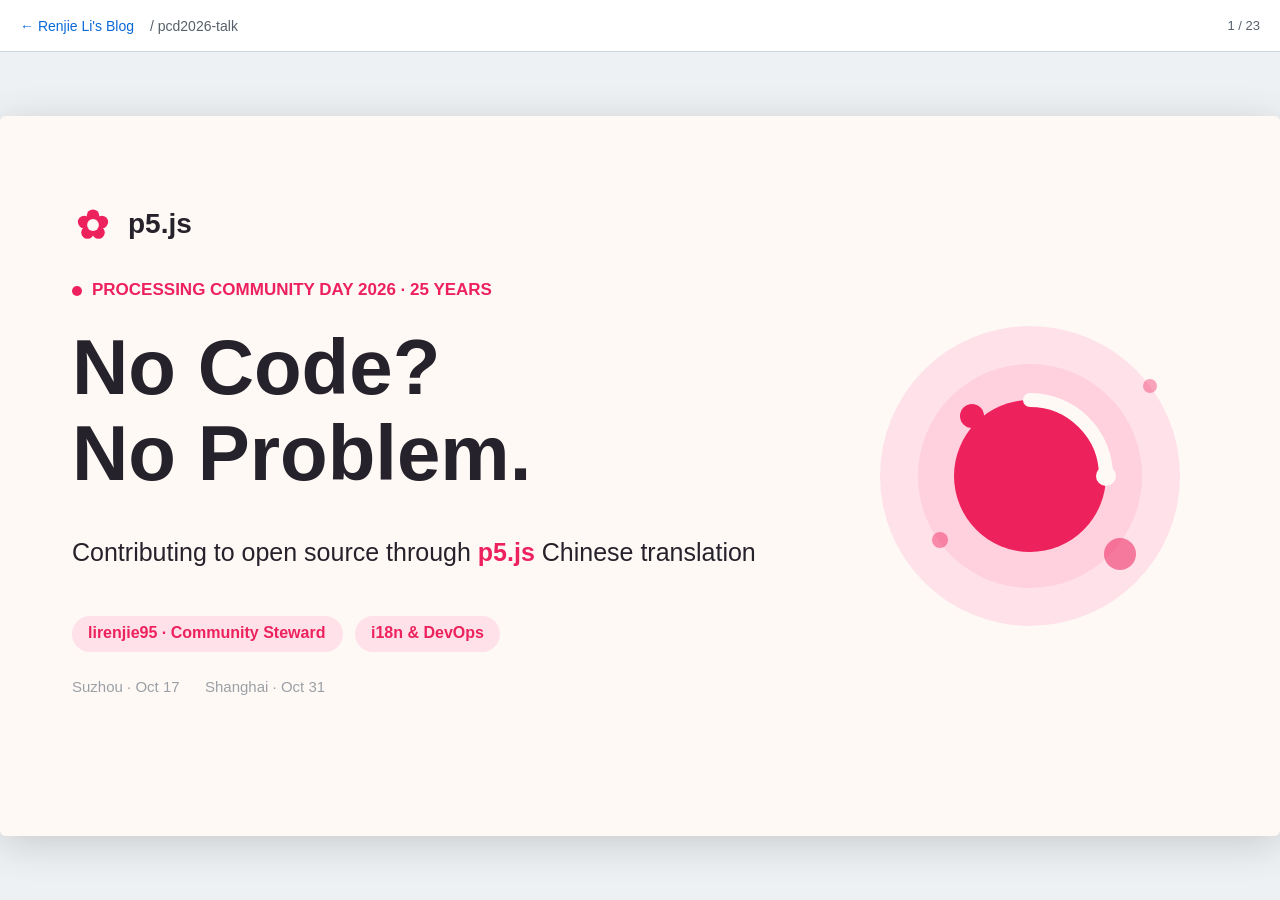
==== pcd2026-talk/index.html @ a0fede65 "add PCD 2026 talk slides" ====
<!DOCTYPE html>
<html lang="zh-CN">
<head>
<meta charset="UTF-8">
<meta name="viewport" content="width=device-width, initial-scale=1.0">
<title>No Code? No Problem. — Contributing to open source through p5.js Chinese translation</title>
<style>
  :root {
    --bg: #FFF9F6;
    --ink: #26222B;
    --pink: #ED225D;
    --muted: #5B5660;
    --faint: #9AA0A6;
    --card: #FFFFFF;
    --border: #F2E4E8;
    --chip: #FFE1EA;
    --code: #F6F8FA;
  }
  * { margin: 0; padding: 0; box-sizing: border-box; }
  html, body { height: 100%; }
  body {
    font-family: -apple-system, 'PingFang SC', 'Microsoft YaHei', 'Segoe UI', sans-serif;
    background: #eef1f4;
    color: var(--ink);
    overflow: hidden;
    -webkit-font-smoothing: antialiased;
  }
  #app { height: 100%; display: flex; flex-direction: column; }

  header {
    height: 52px;
    flex: 0 0 52px;
    display: flex;
    align-items: center;
    gap: 16px;
    padding: 0 20px;
    background: #ffffff;
    border-bottom: 1px solid #d0d7de;
  }
  header a {
    color: #0969da;
    text-decoration: none;
    font-size: 14px;
  }
  header a:hover { text-decoration: underline; }
  header .crumb { color: #57606a; font-size: 14px; }
  header .counter { margin-left: auto; font-size: 13px; color: #57606a; }

  #viewport {
    position: relative;
    flex: 1 1 auto;
    overflow: hidden;
  }

  .slide {
    position: absolute;
    top: 0; left: 0;
    width: 1280px;
    height: 720px;
    transform-origin: 0 0;
    background: var(--bg);
    overflow: hidden;
    border-radius: 6px;
    box-shadow: 0 8px 40px rgba(0,0,0,.16);
  }
  .slide.grad { background: linear-gradient(135deg, #ED225D 0%, #FF8FB0 100%); }

  .t { position: absolute; }
  .bar { position: absolute; background: var(--pink); border-radius: 999px; }
  .chip { position: absolute; background: var(--chip); border-radius: 999px; }
  .chip-pink { position: absolute; background: var(--pink); border-radius: 999px; }
  .card { position: absolute; background: var(--card); border: 1px solid var(--border); border-radius: 8px; }
  .codebox { position: absolute; background: var(--code); border-radius: 8px; }
  .pic { position: absolute; border: 1px solid var(--border); border-radius: 4px; object-fit: contain; background: #fff; }

  .c-git   { color: #6F42C1; }
  .c-arg   { color: #032F62; }
  .c-flag  { color: #005CC5; }
  .c-plain { color: #24292E; }
  .c-com   { color: #6A737D; }
  .c-blank { color: #E5E7EB; }
  .code { font-family: 'Menlo','Consolas','SF Mono',monospace; white-space: pre; overflow-x: auto; }

  .hidden { display: none; }
</style>
</head>
<body>
<div id="app">
  <header>
    <a href="https://lirenjie95.github.io/">← Renjie Li's Blog</a>
    <span class="crumb">/ pcd2026-talk</span>
    <span class="counter" id="counter">1 / 23</span>
  </header>
  <div id="viewport">

<!-- ============ SLIDE 1 ============ -->
<section class="slide">
  <img class="pic" style="left:72px;top:88px;width:42px;height:42px;border:none;border-radius:0;background:transparent" src="media/image1.svg" alt="">
  <div class="t" style="left:128px;top:92px;font-size:28px;font-weight:700;color:#26222B">p5.js</div>
  <div class="bar" style="left:72px;top:170px;width:10px;height:10px"></div>
  <div class="t" style="left:92px;top:164px;font-size:17px;font-weight:700;color:#ED225D">PROCESSING COMMUNITY DAY 2026 · 25 YEARS</div>
  <div class="t" style="left:72px;top:209px;font-size:78px;font-weight:700;color:#26222B;line-height:1.1">No Code?<br>No Problem.</div>
  <div class="t" style="left:72px;top:422px;font-size:25px;color:#26222B">Contributing to open source through <b style="color:#ED225D">p5.js</b> Chinese translation</div>
  <div class="chip" style="left:72px;top:500px;width:271px;height:36px"></div>
  <div class="t" style="left:88px;top:508px;font-size:16px;font-weight:700;color:#ED225D">lirenjie95 · Community Steward</div>
  <div class="chip" style="left:355px;top:500px;width:145px;height:36px"></div>
  <div class="t" style="left:371px;top:508px;font-size:16px;font-weight:700;color:#ED225D">i18n &amp; DevOps</div>
  <div class="t" style="left:72px;top:562px;font-size:15px;color:#9AA0A6">Suzhou · Oct 17</div>
  <div class="t" style="left:205px;top:562px;font-size:15px;color:#9AA0A6">Shanghai · Oct 31</div>
  <img class="pic" style="left:820px;top:150px;width:420px;height:420px;border:none;border-radius:0;background:transparent" src="media/image2.svg" alt="">
</section>

<!-- ============ SLIDE 2 ============ -->
<section class="slide hidden">
  <div class="bar" style="left:60px;top:44px;width:8px;height:34px"></div>
  <div class="t" style="left:82px;top:40px;font-size:34px;font-weight:700;color:#26222B">Hi, I'm lirenjie95</div>
  <div class="t" style="left:60px;top:239px;font-size:21px;font-weight:700;color:#26222B">Community steward at p5.js</div>
  <div class="t" style="left:60px;top:271px;font-size:17px;color:#5B5660">I help keep the community welcoming and well-organized.</div>
  <div class="t" style="left:60px;top:324px;font-size:21px;font-weight:700;color:#26222B">I take care of i18n &amp; DevOps</div>
  <div class="t" style="left:60px;top:356px;font-size:17px;color:#5B5660;max-width:587px">i18n = internationalization: making p5.js readable in many languages, especially Chinese.</div>
  <div class="chip" style="left:60px;top:440px;width:587px;height:90px;border-radius:12px"></div>
  <div class="t" style="left:78px;top:454px;font-size:17px;color:#26222B;max-width:551px;line-height:1.5">Most of my work is <b style="color:#ED225D">reviewing Chinese translations</b> — and most contributors aren't programmers.</div>

  <div class="card" style="left:687px;top:105px;width:240px;height:150px"></div>
  <div class="t" style="left:707px;top:128px;font-size:64px;font-weight:700;color:#ED225D">35</div>
  <div class="t" style="left:707px;top:213px;font-size:16px;color:#5B5660">PRs reviewed</div>
  <div class="card" style="left:943px;top:105px;width:240px;height:150px"></div>
  <div class="t" style="left:963px;top:128px;font-size:64px;font-weight:700;color:#ED225D">11</div>
  <div class="t" style="left:963px;top:213px;font-size:16px;color:#5B5660">PRs authored</div>
  <div class="card" style="left:687px;top:392px;width:240px;height:150px"></div>
  <div class="t" style="left:707px;top:415px;font-size:64px;font-weight:700;color:#ED225D">15</div>
  <div class="t" style="left:707px;top:500px;font-size:16px;color:#5B5660">commits</div>
  <div class="card" style="left:943px;top:392px;width:240px;height:150px"></div>
  <div class="t" style="left:963px;top:415px;font-size:64px;font-weight:700;color:#ED225D">6</div>
  <div class="t" style="left:963px;top:500px;font-size:16px;color:#5B5660">issues opened</div>

  <div class="t" style="left:60px;top:675px;font-size:14px;color:#9AA0A6">Source: p5.js + p5.js-website · github.com/processing</div>
  <div class="t" style="left:1177px;top:675px;font-size:14px;color:#9AA0A6">02 / 23</div>
</section>

<!-- ============ SLIDE 3 ============ -->
<section class="slide hidden">
  <div class="bar" style="left:60px;top:44px;width:8px;height:34px"></div>
  <div class="t" style="left:82px;top:40px;font-size:34px;font-weight:700;color:#26222B">What is p5.js?</div>
  <img class="pic" style="left:139px;top:202px;width:360px;height:360px;border:none;background:transparent" src="media/image26.svg" alt="">
  <div class="t" style="left:625px;top:271px;font-size:21px;color:#26222B;max-width:595px;line-height:1.5">A friendly <b style="color:#ED225D">JavaScript library</b> for creative coding — draw, animate, and make things interactive in your browser.</div>
  <div class="t" style="left:625px;top:368px;font-size:19px;color:#5B5660;max-width:595px;line-height:1.5">It's the web sibling of <b style="color:#26222B">Processing</b>, built for artists, designers, and beginners — not just engineers.</div>
  <div class="t" style="left:625px;top:457px;font-size:19px;color:#5B5660;max-width:595px">Millions use it to learn code by <b style="color:#26222B">making art</b>.</div>
  <div class="t" style="left:60px;top:675px;font-size:14px;color:#9AA0A6">lirenjie95 · PCD 2026</div>
  <div class="t" style="left:1177px;top:675px;font-size:14px;color:#9AA0A6">03 / 23</div>
</section>

<!-- ============ SLIDE 4 ============ -->
<section class="slide hidden">
  <div class="bar" style="left:60px;top:44px;width:8px;height:34px"></div>
  <div class="t" style="left:82px;top:40px;font-size:34px;font-weight:700;color:#26222B">Open source is bigger than code</div>
  <div class="t" style="left:60px;top:299px;font-size:26px;font-weight:700;color:#26222B;max-width:448px;line-height:1.3">A project needs many hands — most of them never write code.</div>
  <div class="t" style="left:60px;top:400px;font-size:18px;color:#5B5660;max-width:448px;line-height:1.4">Every button you've ever clicked in free software exists because someone contributed it.</div>

  <div class="card" style="left:548px;top:291px;width:168px;height:84px;display:flex;align-items:center;justify-content:flex-start;padding-left:14px">
    <img style="width:26px;height:26px" src="media/image27.svg" alt=""><span style="margin-left:12px;font-size:17px;font-weight:700;color:#26222B;white-space:nowrap">Code</span>
  </div>
  <div class="card" style="left:730px;top:291px;width:168px;height:84px;display:flex;align-items:center;justify-content:flex-start;padding-left:14px">
    <img style="width:26px;height:26px" src="media/image28.svg" alt=""><span style="margin-left:8px;font-size:17px;font-weight:700;color:#26222B;white-space:nowrap">Documentation</span>
  </div>
  <div class="card" style="left:912px;top:291px;width:168px;height:84px;display:flex;align-items:center;justify-content:flex-start;padding-left:14px">
    <img style="width:26px;height:26px" src="media/image29.svg" alt=""><span style="margin-left:11px;font-size:17px;font-weight:700;color:#26222B;white-space:nowrap">Translation</span>
  </div>
  <div class="card" style="left:548px;top:389px;width:168px;height:84px;display:flex;align-items:center;justify-content:flex-start;padding-left:14px">
    <img style="width:26px;height:26px" src="media/image30.svg" alt=""><span style="margin-left:11px;font-size:17px;font-weight:700;color:#26222B;white-space:nowrap">Design</span>
  </div>
  <div class="card" style="left:730px;top:389px;width:168px;height:84px;display:flex;align-items:center;justify-content:flex-start;padding-left:14px">
    <img style="width:26px;height:26px" src="media/image31.svg" alt=""><span style="margin-left:11px;font-size:17px;font-weight:700;color:#26222B;white-space:nowrap">Testing</span>
  </div>
  <div class="card" style="left:912px;top:389px;width:168px;height:84px;display:flex;align-items:center;justify-content:flex-start;padding-left:14px">
    <img style="width:26px;height:26px" src="media/image32.svg" alt=""><span style="margin-left:11px;font-size:17px;font-weight:700;color:#26222B;white-space:nowrap">Community</span>
  </div>

  <div class="t" style="left:60px;top:675px;font-size:14px;color:#9AA0A6">lirenjie95 · PCD 2026</div>
  <div class="t" style="left:1177px;top:675px;font-size:14px;color:#9AA0A6">04 / 23</div>
</section>

<!-- ============ SLIDE 5 ============ -->
<section class="slide hidden">
  <div class="t" style="left:541px;top:174px;font-size:17px;font-weight:700;color:#ED225D;text-align:center;width:200px">WHY TRANSLATE?</div>
  <div class="t" style="left:0px;top:215px;font-size:72px;font-weight:700;color:#26222B;text-align:center;width:1280px;line-height:1.15;white-space:nowrap">Docs are a door.<br><span style="color:#ED225D">Translation opens it.</span></div>
  <div class="t" style="left:139px;top:425px;font-size:21px;color:#5B5660;text-align:center;width:1003px">Chinese readers can't learn what they can't read. Translating the docs lowers the door for millions of people.</div>
  <div class="card" style="left:367px;top:497px;width:244px;height:49px"></div>
  <div class="t" style="left:387px;top:511px;font-size:17px;color:#5B5660">circle(x, y, d) draws a circle</div>
  <div class="t" style="left:627px;top:497px;width:22px;height:49px;font-size:22px;font-weight:700;color:#ED225D;line-height:49px">→</div>
  <div class="chip" style="left:665px;top:497px;width:249px;height:49px;border-radius:8px"></div>
  <div class="t" style="left:685px;top:511px;font-size:17px;color:#26222B">circle(x, y, d) 绘制一个圆形</div>
</section>

<!-- ============ SLIDE 6 ============ -->
<section class="slide hidden">
  <div class="bar" style="left:60px;top:44px;width:8px;height:34px"></div>
  <div class="t" style="left:82px;top:40px;font-size:34px;font-weight:700;color:#26222B">You don't need to code</div>

  <img class="pic" style="left:60px;top:274px;width:30px;height:30px;border:none;background:transparent" src="media/image25.svg" alt="">
  <div class="t" style="left:106px;top:274px;font-size:19px;color:#26222B;max-width:568px;line-height:1.4">English majors, translation majors, designers — if you can read English and write natural Chinese, <b>you already have the skill</b>.</div>
  <img class="pic" style="left:60px;top:365px;width:30px;height:30px;border:none;background:transparent" src="media/image25.svg" alt="">
  <div class="t" style="left:106px;top:365px;font-size:19px;color:#26222B;max-width:568px">No algorithms. No build tools. No jargon. Just <b>good writing</b>.</div>
  <img class="pic" style="left:60px;top:422px;width:30px;height:30px;border:none;background:transparent" src="media/image25.svg" alt="">
  <div class="t" style="left:106px;top:422px;font-size:19px;color:#26222B;max-width:568px;line-height:1.4">Translation is the <b style="color:#ED225D">lowest door</b> into open source — and it teaches you the workflow you'll use everywhere else.</div>

  <div class="card" style="left:718px;top:280px;width:502px;height:205px"></div>
  <div class="t" style="left:746px;top:306px;font-size:24px;font-weight:700;color:#ED225D;max-width:446px;line-height:1.3">“You are a future contributor — not an outsider.”</div>
  <div class="t" style="left:746px;top:401px;font-size:16px;color:#5B5660;max-width:446px;line-height:1.4">This talk treats you as the person who will make the next translation better.</div>

  <div class="t" style="left:60px;top:675px;font-size:14px;color:#9AA0A6">lirenjie95 · PCD 2026</div>
  <div class="t" style="left:1177px;top:675px;font-size:14px;color:#9AA0A6">06 / 23</div>
</section>

<!-- ============ SLIDE 7 (grad) ============ -->
<section class="slide grad hidden">
  <div class="t" style="left:0px;top:273px;font-size:18px;font-weight:700;color:#FFF9F6;text-align:center;width:1280px;white-space:nowrap">THE HANDS-ON PART</div>
  <div class="t" style="left:0px;top:313px;font-size:64px;font-weight:700;color:#FFF9F6;text-align:center;width:1280px;white-space:nowrap">Let's do it together.</div>
  <div class="t" style="left:0px;top:418px;font-size:24px;color:#FFF9F6;text-align:center;width:1280px;white-space:nowrap">From zero to your first translation PR — step by step.</div>
</section>

<!-- ============ SLIDE 8 ============ -->
<section class="slide hidden">
  <div class="bar" style="left:60px;top:44px;width:8px;height:34px"></div>
  <div class="t" style="left:82px;top:40px;font-size:34px;font-weight:700;color:#26222B">Step 1 · Git in 60 seconds</div>
  <div class="t" style="left:60px;top:257px;font-size:22px;color:#26222B;max-width:476px;line-height:1.4"><b style="color:#ED225D">Git</b> is a time machine for your files — it remembers every saved version.</div>
  <div class="chip" style="left:60px;top:361px;width:476px;height:98px;border-radius:12px"></div>
  <div class="t" style="left:80px;top:377px;font-size:17px;color:#26222B;line-height:1.5"><b>commit</b> = save a snapshot<br><b>push</b> = upload it to GitHub</div>
  <div class="t" style="left:60px;top:479px;font-size:16px;color:#5B5660;max-width:476px">Install it once, then these five commands are all you repeat.</div>

  <div class="code" style="position:absolute;left:576px;top:292px;width:644px;background:var(--code);border-radius:8px;padding:14px 16px;font-size:15px;line-height:1.65"><span class="c-git">git</span><span class="c-plain"> </span><span class="c-arg">clone</span><span class="c-plain"> </span><span class="c-arg">https://github.com/processing/p5.js-website.git</span><br><span class="c-flag">cd</span><span class="c-plain"> </span><span class="c-arg">p5.js-website</span><br><span class="c-git">git</span><span class="c-plain"> </span><span class="c-arg">checkout</span><span class="c-plain"> </span><span class="c-flag">-b</span><span class="c-plain"> </span><span class="c-arg">my-translation</span><br><span class="c-git">git</span><span class="c-plain"> </span><span class="c-arg">add</span><span class="c-plain"> </span><span class="c-arg">.</span><br><span class="c-git">git</span><span class="c-plain"> </span><span class="c-arg">commit</span><span class="c-plain"> </span><span class="c-flag">-m</span><span class="c-plain"> </span><span class="c-arg">"Translate the Donate page"</span><br><span class="c-git">git</span><span class="c-plain"> </span><span class="c-arg">push</span><span class="c-plain"> </span><span class="c-arg">origin</span><span class="c-plain"> </span><span class="c-arg">my-translation</span></div>

  <div class="t" style="left:60px;top:675px;font-size:14px;color:#9AA0A6">lirenjie95 · PCD 2026</div>
  <div class="t" style="left:1177px;top:675px;font-size:14px;color:#9AA0A6">08 / 23</div>
</section>

<!-- ============ SLIDE 9 ============ -->
<section class="slide hidden">
  <div class="bar" style="left:60px;top:44px;width:8px;height:34px"></div>
  <div class="t" style="left:82px;top:40px;font-size:34px;font-weight:700;color:#26222B">Step 2 · GitHub is the shared workspace</div>

  <div class="chip" style="left:278px;top:101px;width:160px;height:61px;border-radius:12px"></div>
  <div class="t" style="left:298px;top:113px;font-size:17px;font-weight:700;color:#26222B">Fork</div>
  <div class="t" style="left:298px;top:134px;font-size:13px;color:#5B5660">copy to your account</div>
  <div class="t" style="left:448px;top:117px;font-size:24px;font-weight:700;color:#ED225D">→</div>

  <div class="chip" style="left:482px;top:101px;width:154px;height:61px;border-radius:12px"></div>
  <div class="t" style="left:502px;top:113px;font-size:17px;font-weight:700;color:#26222B">Branch</div>
  <div class="t" style="left:502px;top:134px;font-size:13px;color:#5B5660">your own draft copy</div>
  <div class="t" style="left:646px;top:117px;font-size:24px;font-weight:700;color:#ED225D">→</div>

  <div class="chip" style="left:680px;top:101px;width:135px;height:61px;border-radius:12px"></div>
  <div class="t" style="left:700px;top:113px;font-size:17px;font-weight:700;color:#26222B">Commit</div>
  <div class="t" style="left:700px;top:134px;font-size:13px;color:#5B5660">save a snapshot</div>
  <div class="t" style="left:825px;top:117px;font-size:24px;font-weight:700;color:#ED225D">→</div>

  <div class="chip-pink" style="left:859px;top:101px;width:143px;height:61px;border-radius:12px"></div>
  <div class="t" style="left:879px;top:113px;font-size:17px;font-weight:700;color:#FFFFFF">Pull Request</div>
  <div class="t" style="left:879px;top:134px;font-size:13px;color:#FFFFFF">ask to merge</div>

  <div class="t" style="left:165px;top:192px;font-size:21px;color:#26222B;max-width:950px">A <b style="color:#ED225D">Pull Request (PR)</b> is politely asking the project: “please merge my changes into the official version.”</div>

  <div class="t" style="left:60px;top:675px;font-size:14px;color:#9AA0A6">lirenjie95 · PCD 2026</div>
  <div class="t" style="left:1177px;top:675px;font-size:14px;color:#9AA0A6">09 / 23</div>
</section>

<!-- ============ SLIDE 10 ============ -->
<section class="slide hidden">
  <div class="bar" style="left:60px;top:44px;width:8px;height:34px"></div>
  <div class="t" style="left:82px;top:40px;font-size:34px;font-weight:700;color:#26222B">Step 3 · Find an issue — or file your own</div>

  <div class="card" style="left:60px;top:101px;width:568px;height:517px"></div>
  <img class="pic" style="left:84px;top:123px;width:28px;height:28px;border:none;background:transparent" src="media/image3.svg" alt="">
  <div class="t" style="left:124px;top:124px;font-size:22px;font-weight:700;color:#26222B">Find an issue</div>
  <div class="t" style="left:84px;top:165px;font-size:18px;color:#5B5660;max-width:520px;line-height:1.5">An <b style="color:#26222B">issue</b> is a tracked to-do item on the repo. The repo auto-creates <b style="color:#26222B">🌍 Update translations for X</b> issues, labelled <b style="color:#26222B">Help Wanted · needs translation · lang-zh-Hans</b>. Comment to claim one — a maintainer assigns it to you.</div>

  <div class="card" style="left:652px;top:101px;width:568px;height:517px"></div>
  <img class="pic" style="left:676px;top:123px;width:28px;height:28px;border:none;background:transparent" src="media/image4.svg" alt="">
  <div class="t" style="left:716px;top:124px;font-size:22px;font-weight:700;color:#26222B">File your own</div>
  <div class="t" style="left:676px;top:165px;font-size:18px;color:#5B5660;max-width:520px;line-height:1.5">Notice a missing page or a clunky phrase? Open an issue describing it, ask to be assigned — then turn it into a PR.</div>

  <div class="chip" style="left:345px;top:630px;width:591px;height:45px;border-radius:8px"></div>
  <div class="t" style="left:369px;top:642px;font-size:17px;font-weight:700;color:#ED225D">Either way → create a PR that links the issue → then ask for review</div>

  <div class="t" style="left:60px;top:675px;font-size:14px;color:#9AA0A6">lirenjie95 · PCD 2026</div>
  <div class="t" style="left:1177px;top:675px;font-size:14px;color:#9AA0A6">10 / 23</div>
</section>

<!-- ============ SLIDE 11 ============ -->
<section class="slide hidden">
  <div class="bar" style="left:60px;top:34px;width:8px;height:32px"></div>
  <div class="t" style="left:82px;top:32px;font-size:30px;font-weight:700;color:#26222B">For real: from issue to PR</div>
  <div class="t" style="left:60px;top:110px;font-size:15px;font-weight:700;color:#ED225D">FIND AN ISSUE — on tracker #1150, I told SihongShen to go ahead</div>
  <div class="pic" style="left:60px;top:134px;width:1160px;height:172px;padding:0"><img style="width:100%;height:100%;object-fit:fill;border-radius:3px" src="media/image5.png" alt=""></div>
  <div class="t" style="left:60px;top:346px;font-size:15px;font-weight:700;color:#ED225D">FILE YOUR OWN — I noticed missing pages in #783</div>
  <div class="pic" style="left:60px;top:370px;width:700px;height:279px;padding:0"><img style="width:100%;height:100%;object-fit:fill;border-radius:3px" src="media/image6.png" alt=""></div>
  <div class="card" style="left:784px;top:346px;width:436px;height:303px"></div>
  <div class="t" style="left:804px;top:382px;font-size:18px;color:#26222B;max-width:396px;line-height:1.4">I compiled every untranslated page into an issue, asked to be assigned, then shipped the fixes as a PR.</div>
  <div class="t" style="left:804px;top:495px;font-size:16px;color:#5B5660;max-width:396px;line-height:1.4">An issue is how work gets tracked — and how you get credit for spotting it.</div>
  <div class="chip" style="left:804px;top:569px;width:396px;height:44px;border-radius:8px"></div>
  <div class="t" style="left:820px;top:581px;font-size:16px;font-weight:700;color:#ED225D">Issue → get assigned → PR → merge.</div>
  <div class="t" style="left:60px;top:679px;font-size:14px;color:#9AA0A6">Real GitHub issues · github.com</div>
  <div class="t" style="left:1178px;top:679px;font-size:14px;color:#9AA0A6">11 / 23</div>
</section>

<!-- ============ SLIDE 12 ============ -->
<section class="slide hidden">
  <div class="bar" style="left:60px;top:44px;width:8px;height:34px"></div>
  <div class="t" style="left:82px;top:40px;font-size:34px;font-weight:700;color:#26222B">Step 4 · See your changes locally</div>
  <div class="t" style="left:60px;top:300px;font-size:22px;color:#26222B;max-width:476px;line-height:1.4">Run the website on your own machine, so you can <b style="color:#ED225D">preview your translation</b> before sharing it.</div>
  <img class="pic" style="left:60px;top:402px;width:28px;height:28px;border:none;background:transparent" src="media/image7.svg" alt="">
  <div class="t" style="left:102px;top:402px;font-size:17px;color:#5B5660;max-width:434px;line-height:1.4">The exact steps are in the repo's README and contributing guide — always trust those first.</div>

  <div class="code" style="position:absolute;left:576px;top:318px;width:644px;background:var(--code);border-radius:8px;padding:14px 16px;font-size:15px;line-height:1.65"><span class="c-git">npm</span><span class="c-plain"> </span><span class="c-arg">install</span><span class="c-plain">        </span><span class="c-com"># install the tools</span><br><span class="c-git">npm</span><span class="c-plain"> </span><span class="c-arg">run</span><span class="c-plain"> </span><span class="c-arg">dev</span><span class="c-plain">        </span><span class="c-com"># start the site</span><br><span class="c-com"># open http://localhost:4321</span><br><span class="c-com"># see your page, proofread, done!</span></div>

  <div class="t" style="left:60px;top:675px;font-size:14px;color:#9AA0A6">lirenjie95 · PCD 2026</div>
  <div class="t" style="left:1177px;top:675px;font-size:14px;color:#9AA0A6">12 / 23</div>
</section>

<!-- ============ SLIDE 13 ============ -->
<section class="slide hidden">
  <div class="bar" style="left:60px;top:44px;width:8px;height:34px"></div>
  <div class="t" style="left:82px;top:40px;font-size:34px;font-weight:700;color:#26222B">Step 5 · Submit → review → merge</div>

  <div class="chip" style="left:250px;top:101px;width:104px;height:44px"></div>
  <div class="t" style="left:268px;top:113px;font-size:16px;font-weight:700;color:#26222B">Open PR</div>
  <div class="t" style="left:364px;top:109px;font-size:24px;font-weight:700;color:#ED225D">→</div>

  <div class="chip" style="left:398px;top:101px;width:191px;height:44px"></div>
  <div class="t" style="left:416px;top:113px;font-size:16px;font-weight:700;color:#26222B">Reviewer comments</div>
  <div class="t" style="left:599px;top:109px;font-size:24px;font-weight:700;color:#ED225D">→</div>

  <div class="chip" style="left:633px;top:101px;width:89px;height:44px"></div>
  <div class="t" style="left:651px;top:113px;font-size:16px;font-weight:700;color:#26222B">You fix</div>
  <div class="t" style="left:732px;top:109px;font-size:24px;font-weight:700;color:#ED225D">→</div>

  <div class="chip" style="left:766px;top:101px;width:111px;height:44px"></div>
  <div class="t" style="left:784px;top:113px;font-size:16px;font-weight:700;color:#26222B">Approved</div>
  <div class="t" style="left:887px;top:109px;font-size:24px;font-weight:700;color:#ED225D">→</div>

  <div class="chip-pink" style="left:921px;top:101px;width:110px;height:44px"></div>
  <div class="t" style="left:939px;top:113px;font-size:16px;font-weight:700;color:#FFFFFF">Merged ✓</div>

  <div class="t" style="left:260px;top:175px;font-size:21px;color:#26222B">You'll get <b style="color:#ED225D">kind, specific feedback</b> — not a test. Let me show you three real ones.</div>

  <div class="t" style="left:60px;top:675px;font-size:14px;color:#9AA0A6">lirenjie95 · PCD 2026</div>
  <div class="t" style="left:1177px;top:675px;font-size:14px;color:#9AA0A6">13 / 23</div>
</section>

<!-- ============ SLIDE 14 ============ -->
<section class="slide hidden">
  <div class="bar" style="left:60px;top:44px;width:8px;height:34px"></div>
  <div class="t" style="left:82px;top:40px;font-size:34px;font-weight:700;color:#26222B">Translation = writing good Chinese</div>
  <div class="t" style="left:60px;top:231px;font-size:26px;font-weight:700;color:#26222B;max-width:498px;line-height:1.3">What matters isn't your English — it's your Chinese.</div>
  <div class="t" style="left:60px;top:329px;font-size:18px;color:#5B5660;max-width:498px;line-height:1.4">Non-native translations often come out awkward. That's why we need <b style="color:#26222B">native Chinese speakers</b> — people like you.</div>
  <div class="chip" style="left:60px;top:416px;width:498px;height:117px;border-radius:12px"></div>
  <div class="t" style="left:80px;top:432px;font-size:16px;font-style:italic;color:#26222B;max-width:458px;line-height:1.5">“We prefer a native Chinese speaker — non-native translations often end up with awkward phrasing.”</div>
  <div class="t" style="left:80px;top:500px;font-size:14px;color:#5B5660">— my reply on the v2 Teachers' Guide issue</div>

  <div class="card" style="left:598px;top:210px;width:622px;height:107px"></div>
  <div class="t" style="left:614px;top:222px;font-size:14px;font-weight:700;color:#ED225D">先专业直译，拗口再意译</div>
  <img style="position:absolute;left:614px;top:249px;width:16px;height:16px" src="media/image8.svg" alt="">
  <div class="t" style="left:638px;top:245px;font-size:16px;color:#9AA0A6">“把……想象成……会很有帮助”</div>
  <img style="position:absolute;left:614px;top:282px;width:16px;height:16px" src="media/image9.svg" alt="">
  <div class="t" style="left:638px;top:278px;font-size:16px;color:#26222B">把这个函数想象成饼干模具，会更容易理解</div>

  <div class="card" style="left:598px;top:329px;width:622px;height:107px"></div>
  <div class="t" style="left:614px;top:341px;font-size:14px;font-weight:700;color:#ED225D">主动，别被动</div>
  <img style="position:absolute;left:614px;top:368px;width:16px;height:16px" src="media/image8.svg" alt="">
  <div class="t" style="left:638px;top:364px;font-size:16px;color:#9AA0A6">这样每一棵树都可以被自定义</div>
  <img style="position:absolute;left:614px;top:401px;width:16px;height:16px" src="media/image9.svg" alt="">
  <div class="t" style="left:638px;top:397px;font-size:16px;color:#26222B">以便自定义每一棵树</div>

  <div class="card" style="left:598px;top:448px;width:622px;height:107px"></div>
  <div class="t" style="left:614px;top:460px;font-size:14px;font-weight:700;color:#ED225D">用词自然，术语统一</div>
  <img style="position:absolute;left:614px;top:487px;width:16px;height:16px" src="media/image8.svg" alt="">
  <div class="t" style="left:638px;top:483px;font-size:16px;color:#9AA0A6">“原旨” · sketch 又译“原稿”</div>
  <img style="position:absolute;left:614px;top:520px;width:16px;height:16px" src="media/image9.svg" alt="">
  <div class="t" style="left:638px;top:516px;font-size:16px;color:#26222B">“使命” · sketch 全篇统一“草图”</div>

  <div class="t" style="left:60px;top:675px;font-size:14px;color:#9AA0A6">Real examples from my PR reviews · github.com</div>
  <div class="t" style="left:1177px;top:675px;font-size:14px;color:#9AA0A6">14 / 23</div>
</section>

<!-- ============ SLIDE 15 ============ -->
<section class="slide hidden">
  <div class="bar" style="left:60px;top:34px;width:8px;height:32px"></div>
  <div class="t" style="left:82px;top:32px;font-size:30px;font-weight:700;color:#26222B">Case 1 · PR #715 — Donate page · by Darrenhqf</div>
  <div class="pic" style="left:60px;top:111px;width:1160px;height:158px;padding:0"><img style="width:100%;height:100%;object-fit:fill;border-radius:3px" src="media/image10.png" alt=""></div>
  <div class="pic" style="left:60px;top:307px;width:720px;height:343px;padding:0"><img style="width:100%;height:100%;object-fit:fill;border-radius:3px" src="media/image11.png" alt=""></div>
  <div class="card" style="left:804px;top:307px;width:416px;height:343px"></div>
  <div class="t" style="left:824px;top:364px;font-size:19px;color:#26222B;max-width:376px;line-height:1.4">First-time contributor <b>Darrenhqf</b> translated one page.</div>
  <div class="t" style="left:824px;top:449px;font-size:17px;color:#5B5660;max-width:376px;line-height:1.4">I reviewed → suggested better wording (原旨 → 使命) → they fixed → merged.</div>
  <div class="chip" style="left:824px;top:531px;width:376px;height:63px;border-radius:12px"></div>
  <div class="t" style="left:840px;top:543px;font-size:16px;font-weight:700;color:#ED225D;max-width:344px;line-height:1.3">Your first PR can be small — a single page is enough.</div>
  <div class="t" style="left:60px;top:679px;font-size:14px;color:#9AA0A6">Real GitHub PR · github.com</div>
  <div class="t" style="left:1177px;top:679px;font-size:14px;color:#9AA0A6">15 / 23</div>
</section>

<!-- ============ SLIDE 16 ============ -->
<section class="slide hidden">
  <div class="bar" style="left:60px;top:34px;width:8px;height:32px"></div>
  <div class="t" style="left:82px;top:32px;font-size:30px;font-weight:700;color:#26222B">Case 2 · PR #1568 · by GanLuy1223</div>
  <div class="pic" style="left:60px;top:126px;width:1160px;height:158px;padding:0"><img style="width:100%;height:100%;object-fit:fill;border-radius:3px" src="media/image12.png" alt=""></div>
  <div class="pic" style="left:60px;top:338px;width:720px;height:166px;padding:0"><img style="width:100%;height:100%;object-fit:fill;border-radius:3px" src="media/image13.png" alt=""></div>
  <div class="card" style="left:804px;top:338px;width:416px;height:297px"></div>
  <div class="t" style="left:824px;top:356px;font-size:19px;color:#26222B;max-width:376px;line-height:1.4">GanLuy1223's v2 teacher's guide translation <b>broke the build</b>.</div>
  <div class="t" style="left:824px;top:441px;font-size:17px;color:#5B5660;max-width:376px;line-height:1.4">My review caught the CI failure and a wrong keyword (async should be await). Contributor fixed both, then approved &amp; merged.</div>
  <div class="chip" style="left:824px;top:554px;width:376px;height:63px;border-radius:12px"></div>
  <div class="t" style="left:840px;top:566px;font-size:16px;font-weight:700;color:#ED225D;max-width:344px;line-height:1.3">Review catches what you can't see working alone.</div>
  <div class="t" style="left:60px;top:679px;font-size:14px;color:#9AA0A6">Real GitHub PR · github.com</div>
  <div class="t" style="left:1177px;top:679px;font-size:14px;color:#9AA0A6">16 / 23</div>
</section>

<!-- ============ SLIDE 17 ============ -->
<section class="slide hidden">
  <div class="bar" style="left:60px;top:34px;width:8px;height:32px"></div>
  <div class="t" style="left:82px;top:32px;font-size:30px;font-weight:700;color:#26222B">Case 3 · PR #1302 · by Chiuye</div>
  <div class="pic" style="left:60px;top:126px;width:1160px;height:158px;padding:0"><img style="width:100%;height:100%;object-fit:fill;border-radius:3px" src="media/image14.png" alt=""></div>
  <div class="pic" style="left:60px;top:338px;width:720px;height:174px;padding:0"><img style="width:100%;height:100%;object-fit:fill;border-radius:3px" src="media/image15.png" alt=""></div>
  <div class="card" style="left:804px;top:338px;width:416px;height:297px"></div>
  <div class="t" style="left:824px;top:356px;font-size:19px;color:#26222B;max-width:376px;line-height:1.4">Chiuye translated <b>organizing-code-with-functions</b>.</div>
  <div class="t" style="left:824px;top:441px;font-size:17px;color:#5B5660;max-width:376px;line-height:1.4">Review is about nuance — 直译与意译的取舍, consistent terms. 11 comments → polished → approved.</div>
  <div class="chip" style="left:824px;top:554px;width:376px;height:63px;border-radius:12px"></div>
  <div class="t" style="left:840px;top:566px;font-size:16px;font-weight:700;color:#ED225D;max-width:344px;line-height:1.3">Good review makes the translation read naturally.</div>
  <div class="t" style="left:60px;top:679px;font-size:14px;color:#9AA0A6">Real GitHub PR · github.com</div>
  <div class="t" style="left:1177px;top:679px;font-size:14px;color:#9AA0A6">17 / 23</div>
</section>

<!-- ============ SLIDE 18 ============ -->
<section class="slide hidden">
  <div class="bar" style="left:60px;top:34px;width:8px;height:32px"></div>
  <div class="t" style="left:82px;top:32px;font-size:30px;font-weight:700;color:#26222B">luciawang0901 · 1/3 — she volunteered</div>
  <div class="pic" style="left:60px;top:80px;width:1160px;height:158px;padding:0"><img style="width:100%;height:100%;object-fit:fill;border-radius:3px" src="media/image16.png" alt=""></div>
  <div class="t" style="left:60px;top:384px;font-size:20px;color:#26222B;max-width:728px;line-height:1.4">luciawang0901 is an <b>English-major student</b>. She found my post on <b>小红书</b> and — with <b style="color:#ED225D">zero tech background</b> — just raised her hand to translate “Setting Up Your Environment”.</div>
  <div class="t" style="left:60px;top:512px;font-size:17px;color:#5B5660;max-width:728px">That's how it starts: an issue where you say “I'd like to help” — not a line of code.</div>
  <div class="chip" style="left:828px;top:415px;width:392px;height:97px;border-radius:12px"></div>
  <div class="t" style="left:848px;top:433px;font-size:18px;font-weight:700;color:#ED225D;max-width:352px;line-height:1.4">No code, no Git — just a willingness to help.</div>
  <div class="t" style="left:60px;top:679px;font-size:14px;color:#9AA0A6">Real contributor journey · github.com</div>
  <div class="t" style="left:1177px;top:679px;font-size:14px;color:#9AA0A6">18 / 23</div>
</section>

<!-- ============ SLIDE 19 ============ -->
<section class="slide hidden">
  <div class="bar" style="left:60px;top:34px;width:8px;height:32px"></div>
  <div class="t" style="left:82px;top:32px;font-size:30px;font-weight:700;color:#26222B">luciawang0901 · 2/3 — she translated &amp; iterated</div>
  <div class="t" style="left:60px;top:78px;font-size:17px;color:#5B5660">She translated the tutorial, learning Git &amp; GitHub through three review rounds:</div>
  <div class="t" style="left:60px;top:130px;font-size:14px;font-weight:700;color:#ED225D">1ST ATTEMPT · PR #1433</div>
  <div class="pic" style="left:60px;top:151px;width:1120px;height:153px;padding:0"><img style="width:100%;height:100%;object-fit:fill;border-radius:3px" src="media/image17.png" alt=""></div>
  <div class="t" style="left:60px;top:312px;font-size:14px;font-weight:700;color:#ED225D">2ND ATTEMPT · PR #1442</div>
  <div class="pic" style="left:60px;top:333px;width:1120px;height:153px;padding:0"><img style="width:100%;height:100%;object-fit:fill;border-radius:3px" src="media/image18.png" alt=""></div>
  <div class="t" style="left:60px;top:494px;font-size:14px;font-weight:700;color:#ED225D">MERGED ✓ · PR #1462</div>
  <div class="pic" style="left:60px;top:515px;width:1120px;height:153px;padding:0"><img style="width:100%;height:100%;object-fit:fill;border-radius:3px" src="media/image19.png" alt=""></div>
  <div class="t" style="left:60px;top:679px;font-size:14px;color:#9AA0A6">Real contributor journey · github.com</div>
  <div class="t" style="left:1177px;top:679px;font-size:14px;color:#9AA0A6">19 / 23</div>
</section>

<!-- ============ SLIDE 20 ============ -->
<section class="slide hidden">
  <div class="bar" style="left:60px;top:34px;width:8px;height:32px"></div>
  <div class="t" style="left:82px;top:32px;font-size:30px;font-weight:700;color:#26222B">luciawang0901 · 3/3 — she found a bug &amp; was celebrated</div>
  <div class="t" style="left:60px;top:82px;font-size:15px;font-weight:700;color:#ED225D">THE BUG SHE SPOTTED · ISSUE #1446</div>
  <div class="pic" style="left:60px;top:106px;width:560px;height:77px;padding:0"><img style="width:100%;height:100%;object-fit:fill;border-radius:3px" src="media/image20.png" alt=""></div>
  <div class="t" style="left:60px;top:195px;font-size:16px;color:#5B5660;max-width:564px;line-height:1.4">While translating, she noticed the content stayed in English after switching language — and filed a real bug report.</div>
  <div class="t" style="left:656px;top:82px;font-size:15px;font-weight:700;color:#ED225D">MERGED &amp; CELEBRATED · PR #1462</div>
  <div class="pic" style="left:656px;top:106px;width:560px;height:68px;padding:0"><img style="width:100%;height:100%;object-fit:fill;border-radius:3px" src="media/image21.png" alt=""></div>
  <div class="t" style="left:656px;top:186px;font-size:16px;color:#5B5660;max-width:564px;line-height:1.4">Reviewed by me (“LGTM”) — and the maintainers: “Amazing work… 辛苦了!”</div>
  <div class="chip" style="left:60px;top:621px;width:1160px;height:58px;border-radius:8px"></div>
  <div class="t" style="left:78px;top:635px;font-size:17px;color:#26222B"><b style="color:#ED225D">From zero to real impact.</b> Start with a translation — you never know where it leads. We encourage exactly this.</div>
  <div class="t" style="left:60px;top:679px;font-size:14px;color:#9AA0A6">Real contributor journey · github.com</div>
  <div class="t" style="left:1177px;top:679px;font-size:14px;color:#9AA0A6">20 / 23</div>
</section>

<!-- ============ SLIDE 21 ============ -->
<section class="slide hidden">
  <div class="bar" style="left:60px;top:44px;width:8px;height:34px"></div>
  <div class="t" style="left:82px;top:40px;font-size:34px;font-weight:700;color:#26222B">Our take on AI</div>

  <img class="pic" style="left:60px;top:257px;width:30px;height:30px;border:none;background:transparent" src="media/image22.svg" alt="">
  <div class="t" style="left:106px;top:257px;font-size:19px;color:#26222B;max-width:540px;line-height:1.4">We don't let AI write translations — <b>quality needs human judgment</b>.</div>
  <img class="pic" style="left:60px;top:348px;width:30px;height:30px;border:none;background:transparent" src="media/image23.svg" alt="">
  <div class="t" style="left:106px;top:348px;font-size:19px;color:#26222B;max-width:540px;line-height:1.4">But AI is a great <b>helper</b> — for setup, explanations, and unsticking yourself.</div>
  <img class="pic" style="left:60px;top:439px;width:30px;height:30px;border:none;background:transparent" src="media/image24.svg" alt="">
  <div class="t" style="left:106px;top:439px;font-size:19px;color:#26222B;max-width:540px;line-height:1.4">Every translation is <b>human-reviewed</b>. Want a review? Find me — <b style="color:#ED225D">lirenjie95</b>.</div>

  <div class="card" style="left:690px;top:254px;width:530px;height:257px"></div>
  <div class="t" style="left:712px;top:274px;font-size:14px;font-weight:700;color:#9AA0A6">ASKING WORKBUDDY</div>
  <div class="chip" style="left:712px;top:305px;width:486px;height:102px;border-radius:10px"></div>
  <div class="t" style="left:726px;top:317px;font-size:15px;font-weight:700;color:#ED225D">You</div>
  <div class="t" style="left:726px;top:339px;font-size:16px;color:#26222B;max-width:458px;line-height:1.4">“I want to contribute to an open-source repo — help me set up my dev environment.”</div>
  <div class="card" style="left:712px;top:417px;width:486px;height:74px;border-radius:10px;background:#F5F0EC"></div>
  <div class="t" style="left:726px;top:429px;font-size:15px;font-weight:700;color:#5B5660">WorkBuddy</div>
  <div class="t" style="left:726px;top:450px;font-size:16px;color:#5B5660;max-width:458px">Sure — I'll walk you through <b>git clone → npm install → first PR</b>.</div>

  <div class="t" style="left:60px;top:675px;font-size:14px;color:#9AA0A6">lirenjie95 · PCD 2026</div>
  <div class="t" style="left:1177px;top:675px;font-size:14px;color:#9AA0A6">21 / 23</div>
</section>

<!-- ============ SLIDE 22 ============ -->
<section class="slide hidden">
  <div class="bar" style="left:60px;top:44px;width:8px;height:34px"></div>
  <div class="t" style="left:82px;top:40px;font-size:34px;font-weight:700;color:#26222B">Two ways · fix a failing clone / push</div>
  <div class="t" style="left:60px;top:245px;font-size:23px;color:#26222B;max-width:544px"><b>clone</b> or <b>push</b> over HTTPS keeps failing?</div>
  <div class="t" style="left:60px;top:303px;font-size:19px;color:#5B5660;max-width:544px;line-height:1.4">You have two alternatives — both often just work behind firewalls and proxies:</div>

  <img class="pic" style="left:60px;top:397px;width:24px;height:24px;border:none;background:transparent" src="media/image25.svg" alt="">
  <div class="t" style="left:96px;top:394px;font-size:17px;color:#26222B"><b>git://github.com/...</b> — the classic trick</div>
  <img class="pic" style="left:60px;top:439px;width:24px;height:24px;border:none;background:transparent" src="media/image7.svg" alt="">
  <div class="t" style="left:96px;top:436px;font-size:17px;color:#26222B"><b>git@github.com:...</b> — SSH, the modern standard</div>
  <img class="pic" style="left:60px;top:489px;width:30px;height:30px;border:none;background:transparent" src="media/image25.svg" alt="">
  <div class="t" style="left:104px;top:488px;font-size:17px;color:#5B5660;max-width:500px">Swap the URL, push again — your translation is on its way.</div>

  <div class="code" style="position:absolute;left:648px;top:262px;width:572px;background:var(--code);border-radius:8px;padding:14px 16px;font-size:14px;line-height:1.4"><span class="c-com"># option 1 — the git:// protocol</span><br><span class="c-git">git</span><span class="c-plain"> </span><span class="c-arg">remote</span><span class="c-plain"> </span><span class="c-arg">set-url</span><span class="c-plain"> </span><span class="c-arg">origin</span><span class="c-plain"> </span><span class="c-flag">"</span><br><span class="c-plain">  </span><span class="c-arg">git://github.com/processing/p5.js-website.git</span><span class="c-flag">"</span><br><span class="c-blank"> </span><br><span class="c-com"># option 2 — switch to SSH</span><br><span class="c-git">git</span><span class="c-plain"> </span><span class="c-arg">remote</span><span class="c-plain"> </span><span class="c-arg">set-url</span><span class="c-plain"> </span><span class="c-arg">origin</span><span class="c-plain"> </span><span class="c-flag">"</span><br><span class="c-plain">  </span><span class="c-arg">git@github.com:processing/p5.js-website.git</span><span class="c-flag">"</span><br><span class="c-blank"> </span><br><span class="c-git">git</span><span class="c-plain"> </span><span class="c-arg">push</span><span class="c-plain"> </span><span class="c-arg">origin</span><span class="c-plain"> </span><span class="c-arg">my-translation</span></div>

  <div class="t" style="left:60px;top:675px;font-size:14px;color:#9AA0A6">lirenjie95 · PCD 2026</div>
  <div class="t" style="left:1177px;top:675px;font-size:14px;color:#9AA0A6">22 / 23</div>
</section>

<!-- ============ SLIDE 23 (grad) ============ -->
<section class="slide grad hidden">
  <div class="t" style="left:0px;top:203px;font-size:18px;font-weight:700;color:#FFF9F6;text-align:center;width:1280px;white-space:nowrap">Q&amp;A</div>
  <div class="t" style="left:0px;top:243px;font-size:66px;font-weight:700;color:#FFF9F6;text-align:center;width:1280px;white-space:nowrap">Come translate with us.</div>
  <div class="t" style="left:0px;top:351px;font-size:24px;color:#FFF9F6;text-align:center;width:1280px;white-space:nowrap">Your first PR is one translation away — and I'll review it.</div>
  <div class="card" style="left:377px;top:425px;width:395px;height:41px;border-radius:8px;border:none"></div>
  <div class="t" style="left:377px;top:435px;font-size:17px;font-weight:700;color:#ED225D;text-align:center;width:395px;white-space:nowrap;font-family:'Menlo','Consolas',monospace">github.com/processing/p5.js-website</div>
  <div class="card" style="left:786px;top:425px;width:118px;height:41px;border-radius:8px;border:none"></div>
  <div class="t" style="left:786px;top:435px;font-size:17px;font-weight:700;color:#ED225D;text-align:center;width:118px;white-space:nowrap;font-family:'Menlo','Consolas',monospace">p5js.org</div>
  <div class="t" style="left:0px;top:494px;font-size:20px;color:#FFF9F6;text-align:center;width:1280px;white-space:nowrap">Find me on GitHub: <b>@lirenjie95</b></div>
</section>

  </div><!-- /viewport -->
</div>

<script>
(function () {
  var W = 1280, H = 720;
  var slides = Array.prototype.slice.call(document.querySelectorAll('.slide'));
  var viewport = document.getElementById('viewport');
  var counter = document.getElementById('counter');
  var cur = 0;

  function show(i) {
    if (i < 0) i = 0;
    if (i > slides.length - 1) i = slides.length - 1;
    slides.forEach(function (s, idx) { s.classList.toggle('hidden', idx !== i); });
    cur = i;
    counter.textContent = (i + 1) + ' / ' + slides.length;
    layout();
  }

  function layout() {
    var s = Math.min(viewport.clientWidth / W, viewport.clientHeight / H);
    var x = (viewport.clientWidth - W * s) / 2;
    var y = (viewport.clientHeight - H * s) / 2;
    slides[cur].style.transform = 'translate(' + x + 'px,' + y + 'px) scale(' + s + ')';
  }

  function next() { show(cur + 1); }
  function prev() { show(cur - 1); }

  window.addEventListener('keydown', function (e) {
    if (e.key === 'ArrowRight' || e.key === ' ' || e.key === 'PageDown') { e.preventDefault(); next(); }
    else if (e.key === 'ArrowLeft' || e.key === 'PageUp') { e.preventDefault(); prev(); }
    else if (e.key === 'Home') { e.preventDefault(); show(0); }
    else if (e.key === 'End') { e.preventDefault(); show(slides.length - 1); }
  });

  viewport.addEventListener('click', function (e) {
    var r = viewport.getBoundingClientRect();
    if (e.clientX - r.left > r.width / 2) next(); else prev();
  });

  var touchX = null;
  viewport.addEventListener('touchstart', function (e) { touchX = e.touches[0].clientX; });
  viewport.addEventListener('touchend', function (e) {
    if (touchX === null) return;
    var dx = e.changedTouches[0].clientX - touchX;
    if (Math.abs(dx) > 40) { if (dx < 0) next(); else prev(); }
    touchX = null;
  });

  window.addEventListener('resize', layout);
  show(0);
})();
</script>
</body>
</html>
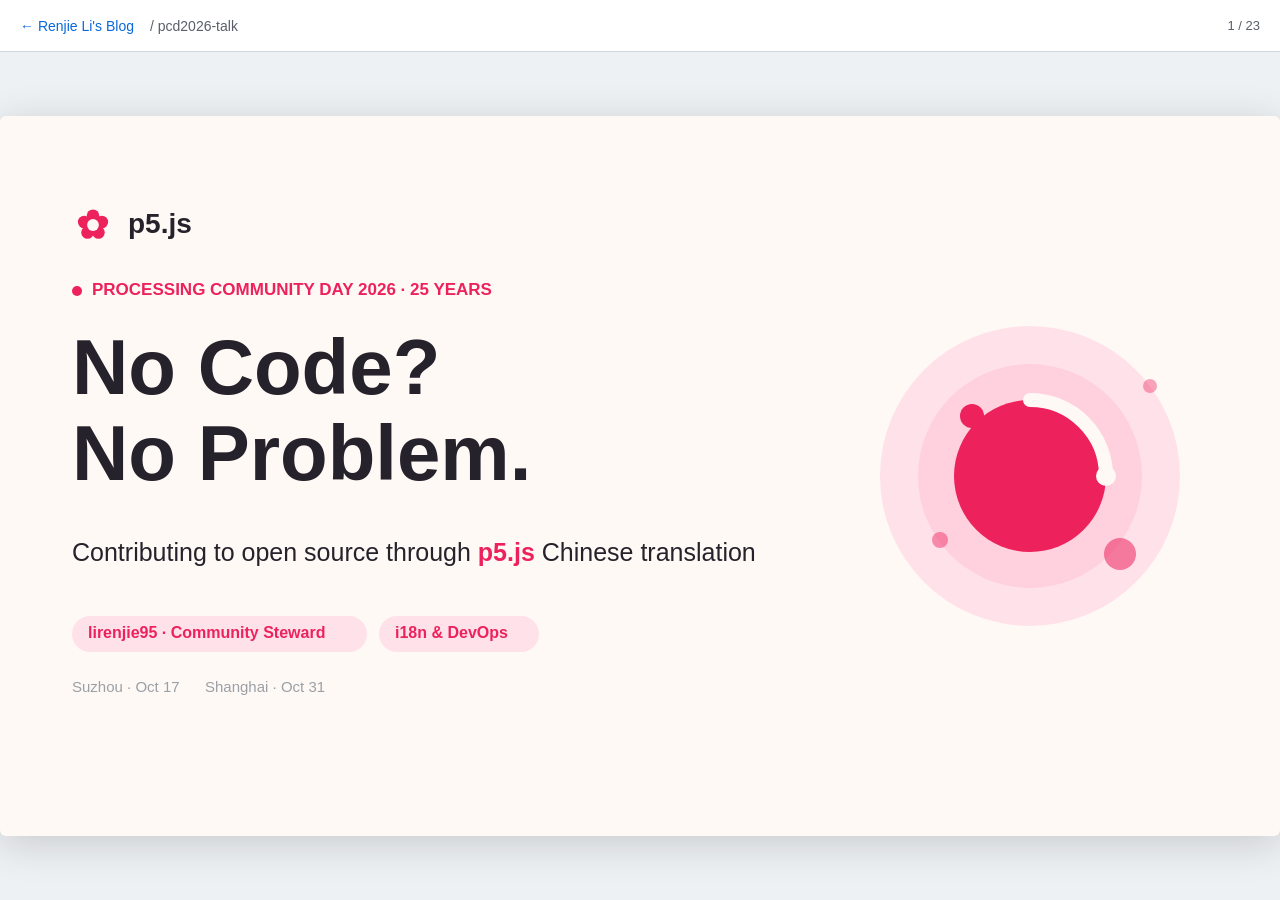
==== commit 6b9f5d0f: "fix text overflow on some pcd2026-talk slides" ====
--- a/pcd2026-talk/index.html
+++ b/pcd2026-talk/index.html
@@ -72,6 +72,7 @@
   .card { position: absolute; background: var(--card); border: 1px solid var(--border); border-radius: 8px; }
   .codebox { position: absolute; background: var(--code); border-radius: 8px; }
   .pic { position: absolute; border: 1px solid var(--border); border-radius: 4px; object-fit: contain; background: #fff; }
+  .pic img { display: block; }
 
   .c-git   { color: #6F42C1; }
   .c-arg   { color: #032F62; }
@@ -101,10 +102,10 @@
   <div class="t" style="left:92px;top:164px;font-size:17px;font-weight:700;color:#ED225D">PROCESSING COMMUNITY DAY 2026 · 25 YEARS</div>
   <div class="t" style="left:72px;top:209px;font-size:78px;font-weight:700;color:#26222B;line-height:1.1">No Code?<br>No Problem.</div>
   <div class="t" style="left:72px;top:422px;font-size:25px;color:#26222B">Contributing to open source through <b style="color:#ED225D">p5.js</b> Chinese translation</div>
-  <div class="chip" style="left:72px;top:500px;width:271px;height:36px"></div>
+  <div class="chip" style="left:72px;top:500px;width:295px;height:36px"></div>
   <div class="t" style="left:88px;top:508px;font-size:16px;font-weight:700;color:#ED225D">lirenjie95 · Community Steward</div>
-  <div class="chip" style="left:355px;top:500px;width:145px;height:36px"></div>
-  <div class="t" style="left:371px;top:508px;font-size:16px;font-weight:700;color:#ED225D">i18n &amp; DevOps</div>
+  <div class="chip" style="left:379px;top:500px;width:160px;height:36px"></div>
+  <div class="t" style="left:395px;top:508px;font-size:16px;font-weight:700;color:#ED225D">i18n &amp; DevOps</div>
   <div class="t" style="left:72px;top:562px;font-size:15px;color:#9AA0A6">Suzhou · Oct 17</div>
   <div class="t" style="left:205px;top:562px;font-size:15px;color:#9AA0A6">Shanghai · Oct 31</div>
   <img class="pic" style="left:820px;top:150px;width:420px;height:420px;border:none;border-radius:0;background:transparent" src="media/image2.svg" alt="">
@@ -161,7 +162,7 @@
     <img style="width:26px;height:26px" src="media/image27.svg" alt=""><span style="margin-left:12px;font-size:17px;font-weight:700;color:#26222B;white-space:nowrap">Code</span>
   </div>
   <div class="card" style="left:730px;top:291px;width:168px;height:84px;display:flex;align-items:center;justify-content:flex-start;padding-left:14px">
-    <img style="width:26px;height:26px" src="media/image28.svg" alt=""><span style="margin-left:8px;font-size:17px;font-weight:700;color:#26222B;white-space:nowrap">Documentation</span>
+    <img style="width:26px;height:26px" src="media/image28.svg" alt=""><span style="margin-left:6px;font-size:15px;font-weight:700;color:#26222B;white-space:nowrap">Documentation</span>
   </div>
   <div class="card" style="left:912px;top:291px;width:168px;height:84px;display:flex;align-items:center;justify-content:flex-start;padding-left:14px">
     <img style="width:26px;height:26px" src="media/image29.svg" alt=""><span style="margin-left:11px;font-size:17px;font-weight:700;color:#26222B;white-space:nowrap">Translation</span>
@@ -185,10 +186,10 @@
   <div class="t" style="left:541px;top:174px;font-size:17px;font-weight:700;color:#ED225D;text-align:center;width:200px">WHY TRANSLATE?</div>
   <div class="t" style="left:0px;top:215px;font-size:72px;font-weight:700;color:#26222B;text-align:center;width:1280px;line-height:1.15;white-space:nowrap">Docs are a door.<br><span style="color:#ED225D">Translation opens it.</span></div>
   <div class="t" style="left:139px;top:425px;font-size:21px;color:#5B5660;text-align:center;width:1003px">Chinese readers can't learn what they can't read. Translating the docs lowers the door for millions of people.</div>
-  <div class="card" style="left:367px;top:497px;width:244px;height:49px"></div>
+  <div class="card" style="left:367px;top:497px;width:254px;height:49px"></div>
   <div class="t" style="left:387px;top:511px;font-size:17px;color:#5B5660">circle(x, y, d) draws a circle</div>
   <div class="t" style="left:627px;top:497px;width:22px;height:49px;font-size:22px;font-weight:700;color:#ED225D;line-height:49px">→</div>
-  <div class="chip" style="left:665px;top:497px;width:249px;height:49px;border-radius:8px"></div>
+  <div class="chip" style="left:665px;top:497px;width:264px;height:49px;border-radius:8px"></div>
   <div class="t" style="left:685px;top:511px;font-size:17px;color:#26222B">circle(x, y, d) 绘制一个圆形</div>
 </section>
 
@@ -239,15 +240,15 @@
   <div class="bar" style="left:60px;top:44px;width:8px;height:34px"></div>
   <div class="t" style="left:82px;top:40px;font-size:34px;font-weight:700;color:#26222B">Step 2 · GitHub is the shared workspace</div>
 
-  <div class="chip" style="left:278px;top:101px;width:160px;height:61px;border-radius:12px"></div>
+  <div class="chip" style="left:278px;top:101px;width:168px;height:61px;border-radius:12px"></div>
   <div class="t" style="left:298px;top:113px;font-size:17px;font-weight:700;color:#26222B">Fork</div>
   <div class="t" style="left:298px;top:134px;font-size:13px;color:#5B5660">copy to your account</div>
-  <div class="t" style="left:448px;top:117px;font-size:24px;font-weight:700;color:#ED225D">→</div>
-
-  <div class="chip" style="left:482px;top:101px;width:154px;height:61px;border-radius:12px"></div>
+  <div class="t" style="left:452px;top:117px;font-size:24px;font-weight:700;color:#ED225D">→</div>
+
+  <div class="chip" style="left:482px;top:101px;width:164px;height:61px;border-radius:12px"></div>
   <div class="t" style="left:502px;top:113px;font-size:17px;font-weight:700;color:#26222B">Branch</div>
   <div class="t" style="left:502px;top:134px;font-size:13px;color:#5B5660">your own draft copy</div>
-  <div class="t" style="left:646px;top:117px;font-size:24px;font-weight:700;color:#ED225D">→</div>
+  <div class="t" style="left:650px;top:117px;font-size:24px;font-weight:700;color:#ED225D">→</div>
 
   <div class="chip" style="left:680px;top:101px;width:135px;height:61px;border-radius:12px"></div>
   <div class="t" style="left:700px;top:113px;font-size:17px;font-weight:700;color:#26222B">Commit</div>
@@ -279,8 +280,8 @@
   <div class="t" style="left:716px;top:124px;font-size:22px;font-weight:700;color:#26222B">File your own</div>
   <div class="t" style="left:676px;top:165px;font-size:18px;color:#5B5660;max-width:520px;line-height:1.5">Notice a missing page or a clunky phrase? Open an issue describing it, ask to be assigned — then turn it into a PR.</div>
 
-  <div class="chip" style="left:345px;top:630px;width:591px;height:45px;border-radius:8px"></div>
-  <div class="t" style="left:369px;top:642px;font-size:17px;font-weight:700;color:#ED225D">Either way → create a PR that links the issue → then ask for review</div>
+  <div class="chip" style="left:333px;top:630px;width:615px;height:45px;border-radius:8px"></div>
+  <div class="t" style="left:357px;top:642px;font-size:17px;font-weight:700;color:#ED225D">Either way → create a PR that links the issue → then ask for review</div>
 
   <div class="t" style="left:60px;top:675px;font-size:14px;color:#9AA0A6">lirenjie95 · PCD 2026</div>
   <div class="t" style="left:1177px;top:675px;font-size:14px;color:#9AA0A6">10 / 23</div>
@@ -521,10 +522,10 @@
   <div class="t" style="left:0px;top:203px;font-size:18px;font-weight:700;color:#FFF9F6;text-align:center;width:1280px;white-space:nowrap">Q&amp;A</div>
   <div class="t" style="left:0px;top:243px;font-size:66px;font-weight:700;color:#FFF9F6;text-align:center;width:1280px;white-space:nowrap">Come translate with us.</div>
   <div class="t" style="left:0px;top:351px;font-size:24px;color:#FFF9F6;text-align:center;width:1280px;white-space:nowrap">Your first PR is one translation away — and I'll review it.</div>
-  <div class="card" style="left:377px;top:425px;width:395px;height:41px;border-radius:8px;border:none"></div>
-  <div class="t" style="left:377px;top:435px;font-size:17px;font-weight:700;color:#ED225D;text-align:center;width:395px;white-space:nowrap;font-family:'Menlo','Consolas',monospace">github.com/processing/p5.js-website</div>
-  <div class="card" style="left:786px;top:425px;width:118px;height:41px;border-radius:8px;border:none"></div>
-  <div class="t" style="left:786px;top:435px;font-size:17px;font-weight:700;color:#ED225D;text-align:center;width:118px;white-space:nowrap;font-family:'Menlo','Consolas',monospace">p5js.org</div>
+  <div class="card" style="left:377px;top:425px;width:415px;height:41px;border-radius:8px;border:none"></div>
+  <div class="t" style="left:387px;top:435px;font-size:17px;font-weight:700;color:#ED225D;text-align:center;width:395px;white-space:nowrap;font-family:'Menlo','Consolas',monospace">github.com/processing/p5.js-website</div>
+  <div class="card" style="left:800px;top:425px;width:135px;height:41px;border-radius:8px;border:none"></div>
+  <div class="t" style="left:808px;top:435px;font-size:17px;font-weight:700;color:#ED225D;text-align:center;width:118px;white-space:nowrap;font-family:'Menlo','Consolas',monospace">p5js.org</div>
   <div class="t" style="left:0px;top:494px;font-size:20px;color:#FFF9F6;text-align:center;width:1280px;white-space:nowrap">Find me on GitHub: <b>@lirenjie95</b></div>
 </section>
 
